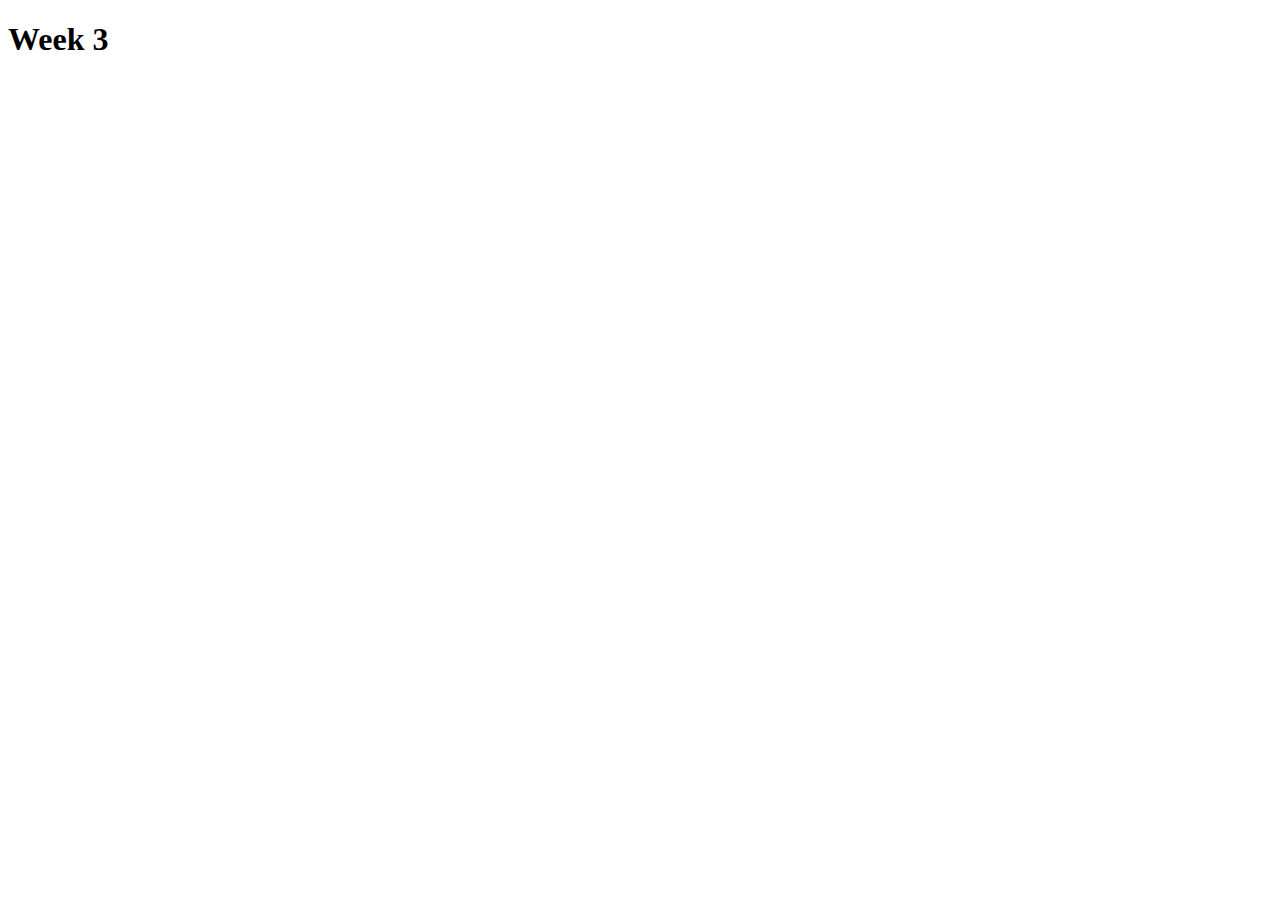
==== index.html @ 343ef8bd "first commit" ====
<!DOCTYPE html>
<html lang="en">
<head>
    <meta charset="UTF-8">
    <meta name="viewport" content="width=device-width, initial-scale=1.0">
    <title>Document</title>
</head>
<body>
    <h1>Week 3</h1>
</body>
</html>
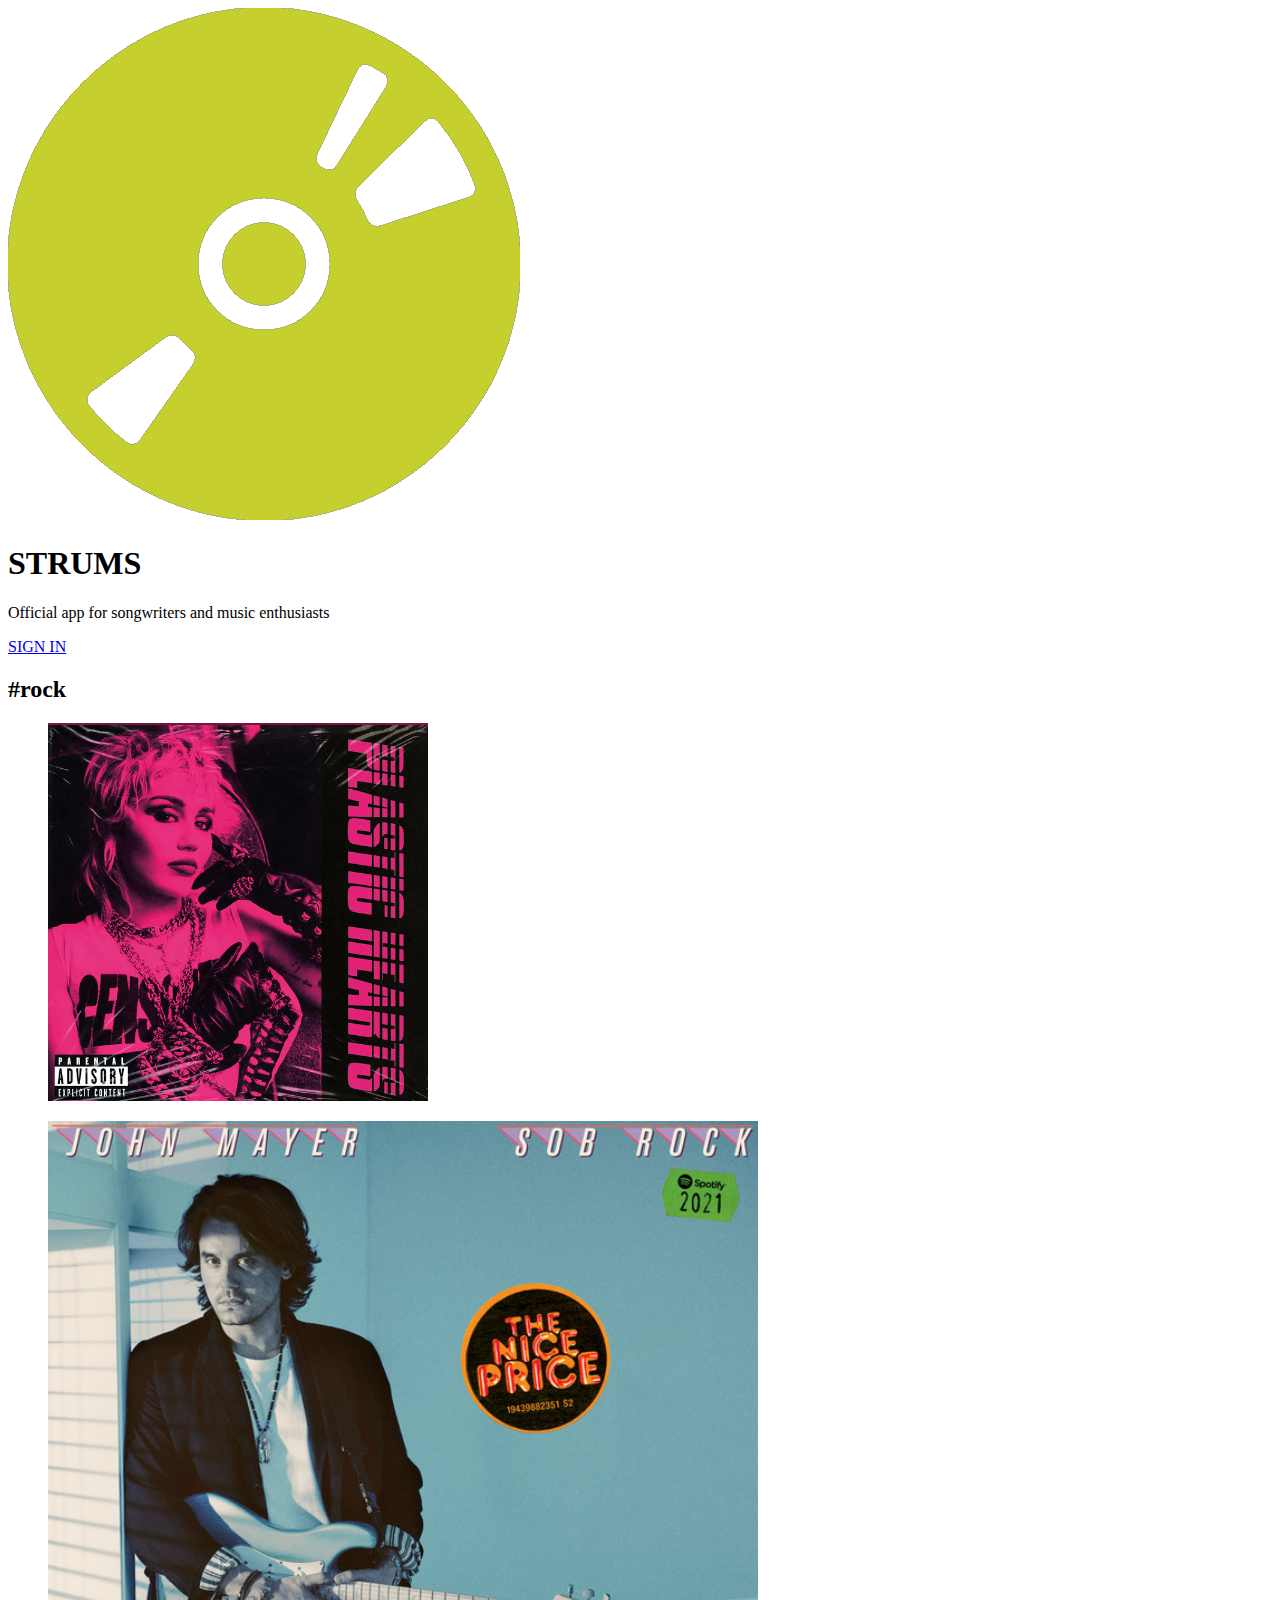
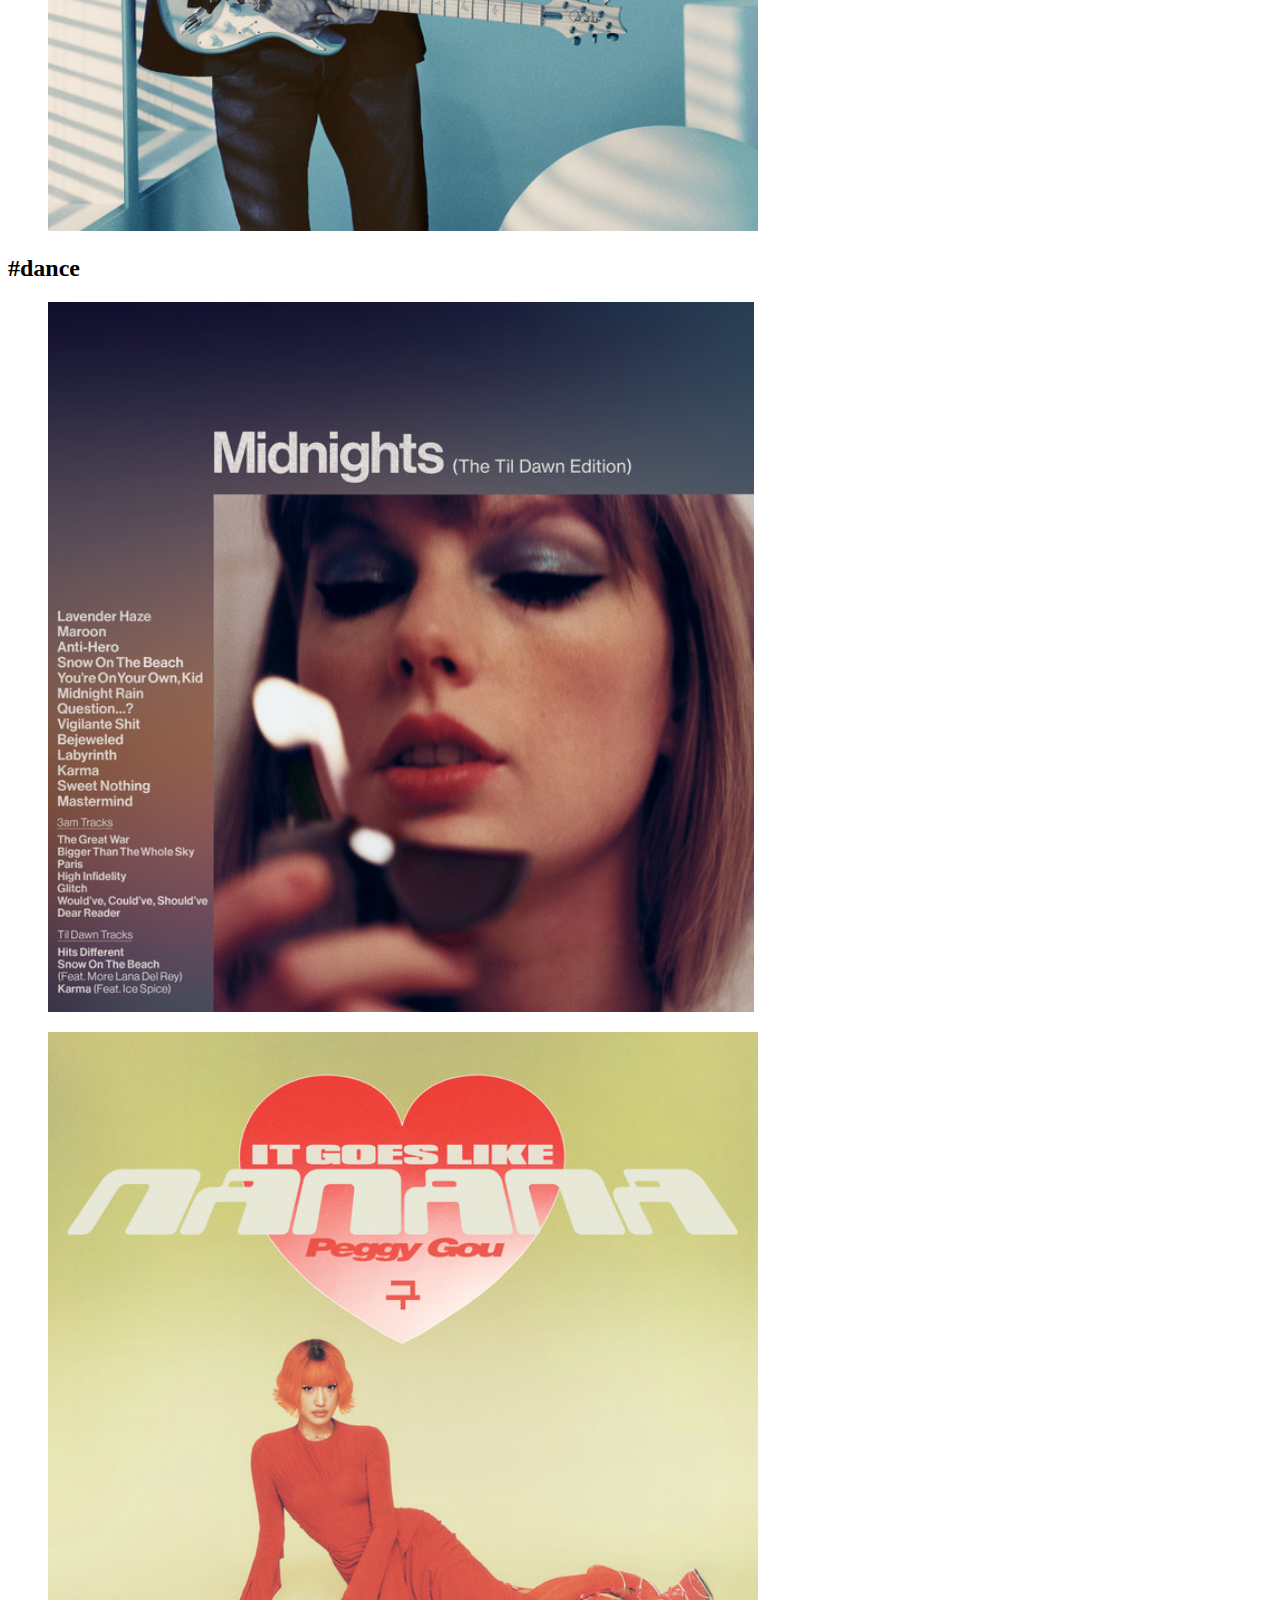
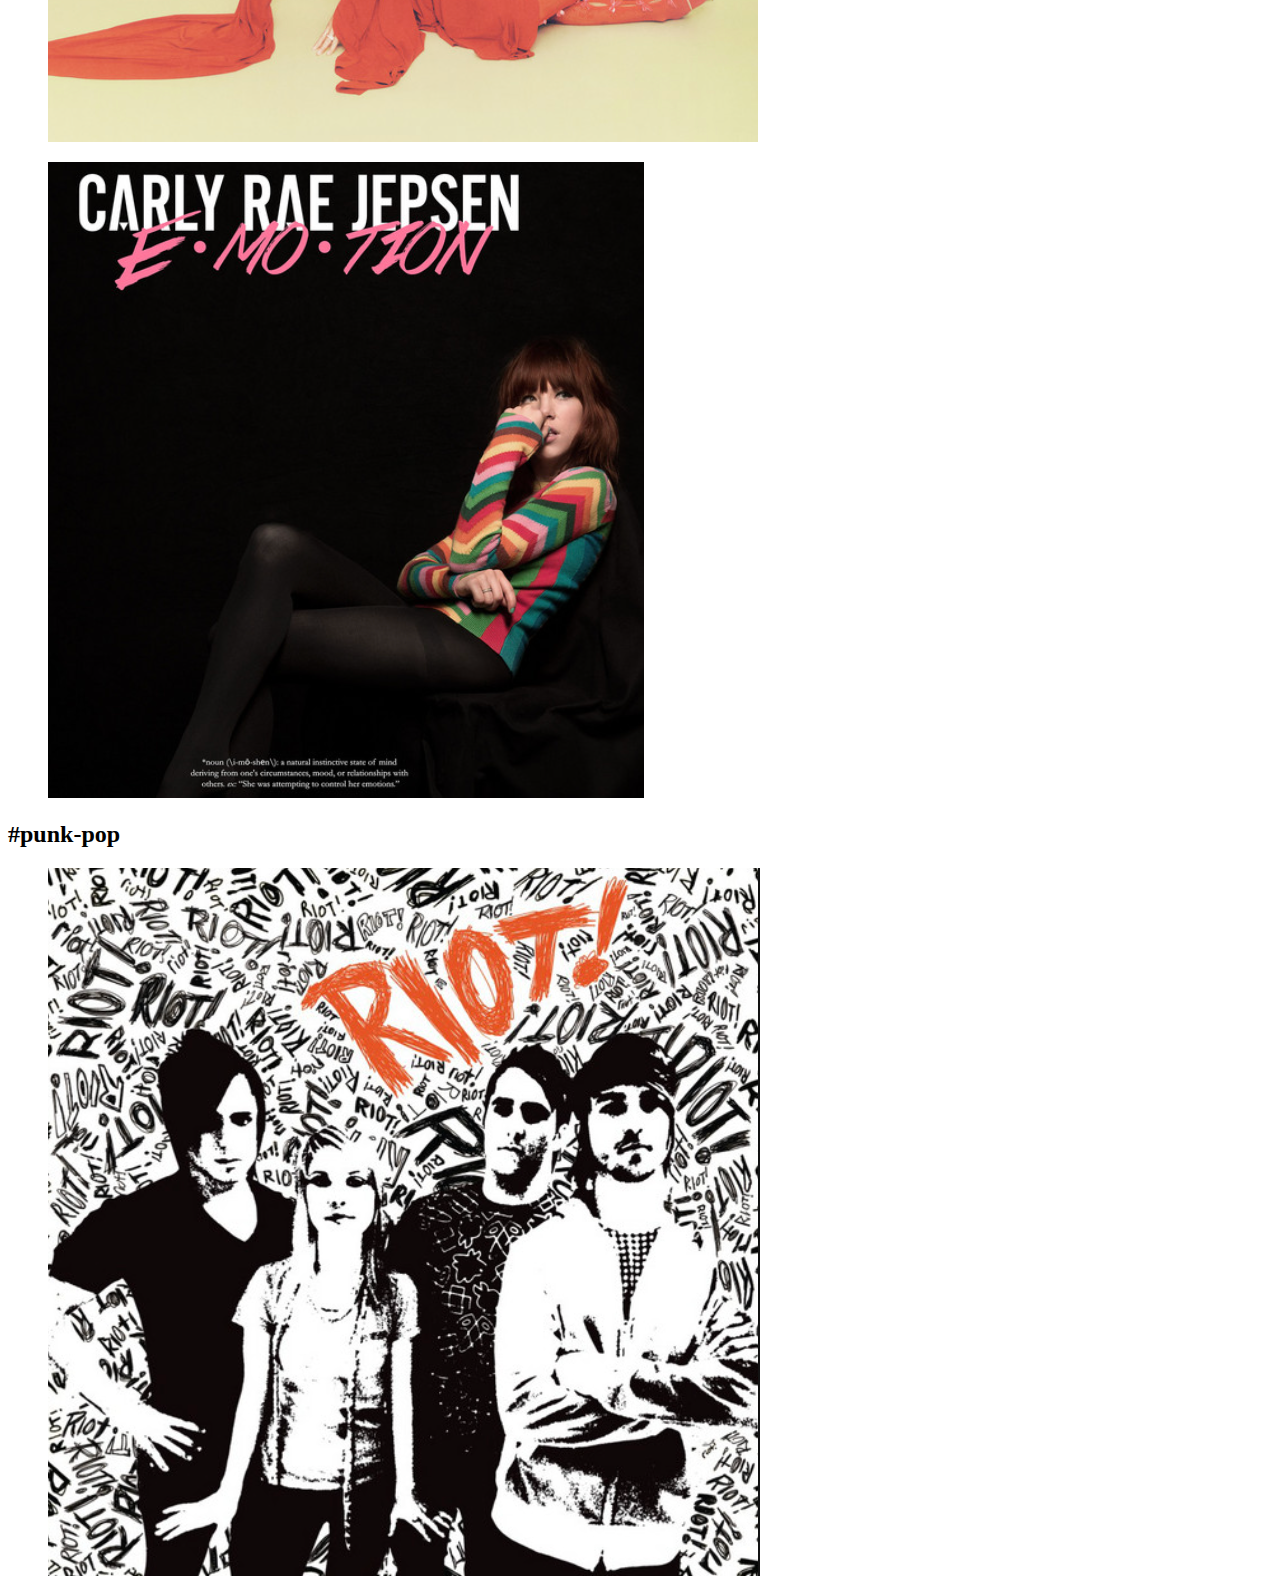
==== commit 23b83010: "final commit" ====
--- a/index.html
+++ b/index.html
@@ -3,9 +3,90 @@
 <head>
     <meta charset="UTF-8">
     <meta name="viewport" content="width=device-width, initial-scale=1.0">
+    <meta name="description" content="A landing page of Strums: web-based application for music lover.">
+    <link rel="stylesheet" href="./index/index.css">
     <title>Document</title>
 </head>
 <body>
-    <h1>Week 3</h1>
+    <div class="landing-page">
+        <header>
+            <div class="wrapper-left">
+                <div id="switch-mode" class="">
+                    <!-- <input id="check" type="checkbox"> -->
+                    <div id="toggle-span" class="slider"></div>
+                </div>
+            </div>
+            <picture>
+                <source id ="app-logo-source" media="(max-width:600px)" srcset="./assets/index/cd-black-lower.png">
+                <img id="app-logo" class="app-logo" src="./assets/index/cd-black.png" alt="a spinning black music disc" />
+            </picture>    
+            <h1>STRUMS</h1>
+            <p>Official app for songwriters and music enthusiasts</p>
+            <nav class="navbar">
+                <a href="./form.html">SIGN IN</a>
+            </nav>
+        </header>
+        <main>
+            <section class="menubar">
+                <div id="grid-block-1" class="grid-rectangle">
+                    <h2>#rock</h2>
+                </div>
+                <div id="grid-block-2" class="grid-square" >
+                    <figure id="figure-block-2" class="auto-center">
+                        <img src="./assets/index/artcover/rock-0.png" alt="a woman in black and pink background"/>
+                    </figure>
+                </div>
+                <div id="grid-block-3" class="grid-square">
+                    <figure class="auto-center">
+                        <img src="./assets/index/artcover/rock-1.png" alt="a guy with guitar in blue wall background"/>
+                    </figure>
+                </div>
+                <div id="grid-block-4" class="grid-rectangle"><h2>#dance</h2></div>
+                <div id="grid-block-5" class="grid-square">
+                    <figure class="auto-center">
+                        <img src="./assets/index/artcover/dance-0.png" alt="a pretty woman lighting up matches" />
+                    </figure>
+                </div>
+                <div id="grid-block-6" class="grid-square">
+                    <figure class="auto-center">
+                        <img src="./assets/index/artcover/dance-1.png" alt="a woman laying in yellow background"/>
+                    </figure>
+                </div>
+                <div id="grid-block-7" class="grid-square">
+                    <figure class="auto-center">
+                        <img src="./assets/index/artcover/dance-2.png" alt="a woman sitting in black background"/>
+                    </figure>
+                </div>
+                <div id="grid-block-8" class="grid-rectangle"><h2>#punk-pop</h2></div>
+                <div id="grid-block-9" class="grid-square">
+                    <figure id="figure-block-2" class="auto-center">
+                        <img src="./assets/index/artcover/punk-0.png" alt="four people in abstract background that has word riot all over the place" />
+                    </figure>
+                </div>
+
+                <!-- <div id="grid-block-1"> -->
+                    <!-- <button>sign in </button> -->
+            
+                <!-- <div id="grid-block-4">4</div> -->
+                <!-- <div id="grid-block-2"></div> -->
+                <!-- <div id="grid-block-3">
+                    <div class="login-form">
+                        <h2>Login</h2>
+                        <form>
+                            <input type="text" placeholder="Username" required>
+                            <input type="password" placeholder="Password" required>
+                            <button type="submit">Submit</button>
+                        </form>
+                    </div>
+                </div> -->
+                <!-- <div id="grid-block-4">4</div> -->
+                
+                <!-- <div id="grid-block-5">5</div>
+                <div id="grid-block-6">6</div>
+                <div id="grid-block-7">7</div> -->
+            </section>
+        </main>
+    </div>
+    <script src="./index/index.js"></script>
 </body>
 </html>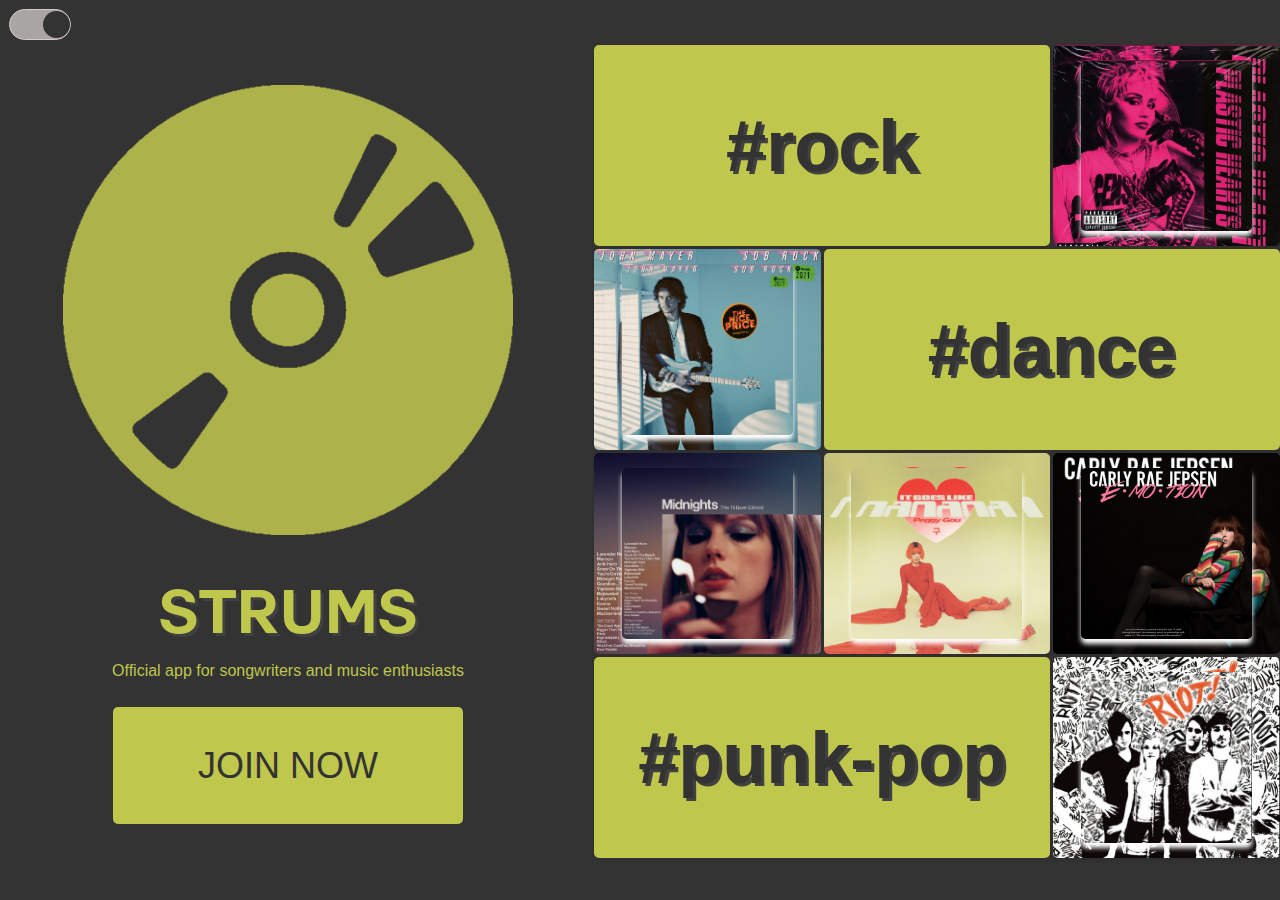
==== commit 045d3bcc: "commit to new branch about_page" ====
--- a/index.html
+++ b/index.html
@@ -23,7 +23,7 @@
             <h1>STRUMS</h1>
             <p>Official app for songwriters and music enthusiasts</p>
             <nav class="navbar">
-                <a href="./form.html">SIGN IN</a>
+                <a href="./form.html">JOIN NOW</a>
             </nav>
         </header>
         <main>
--- a/index/index.css
+++ b/index/index.css
@@ -0,0 +1,310 @@
+/* @font-face {
+    font-family: 'MyWebFonts';
+    src: url('../assets/index/GlitchDemoRegular-2Oave.ttf') format('truetype');
+} */
+:root {
+    --dark-mode: 0;
+    --bg-color: #bfc74d;
+    --text-font-color: #333;
+    /* --banner-bg-color: #FADA5E */
+    --banner-font-color: #bfc74d;
+    /* --banner-font-color: #f8f9fa; */
+    --banner-bg-color: #333;
+}
+@font-face {
+    font-family: space-font;
+    src: url("../assets/myfont.otf") ;
+}
+
+@font-face {
+    font-family: space-font;
+    font-weight: bold;
+    src: url("../assets/myfont.otf") ;
+}
+* {
+    font-family: 'Garamond', sans-serif;
+    margin: 0;
+    color: var(--text-font-color);
+    transition: 0.3s;
+}
+body{
+    background-color: var(--bg-color);
+}
+h1{
+    font-family: 'space-font', sans-serif;
+    font-size: 60px;
+    text-shadow: 3px 3px #424141;
+}
+
+.landing-page{
+    display: grid;
+    grid-template-columns: 45vw 55vw;
+    transition: 1s;
+}
+.auto-center{
+    display: flex;
+    align-items: center;
+}
+
+/* header section */
+.wrapper-left {
+    display: flex;
+    justify-content: start;
+    width: 100%;
+}
+#switch-mode{
+    display: flex;
+    align-items: center;
+    background-color: #a9a5a5;
+    width: 60px;
+    height: 29px;
+    border-radius: 20px;
+    border: solid 0.5px rgb(215, 202, 202);
+}
+#toggle-span{
+    border-radius: 50%;
+    background-color: #333;
+    width: 27px;
+    height: 27px;
+    cursor: pointer;
+}
+/* .slider {
+    position: absolute;
+    cursor: pointer;
+    top: 0;
+    left: 0;
+    right: 0;
+    bottom: 0;
+    background-color: #353333;
+    transition: 0.4s;
+    border-radius: 34px;
+} */
+
+/* .slider:before {
+    position: absolute;
+    content: "";
+    height: 26px;
+    width: 26px;
+    left: 4px;
+    bottom: 4px;
+    background-color: white;
+    transition: 0.4s;
+    border-radius: 50%;
+} */
+
+/* input:checked+.slider {
+    background-color: #bfc74d;
+} */
+
+/* input:checked+.slider:before {
+    transform: translateX(26px);
+} */
+
+
+.landing-page > header {
+    /* background-color: yellow; */
+    padding: 1vh;
+    display: flex;
+    flex-direction: column;
+    align-items: center;
+}
+.landing-page > header > p {
+    margin-top: 6px;
+}
+picture > img {
+    margin-top: 5vh;
+    margin-bottom: 5vh;
+}
+.app-logo {
+    height: 50vh;
+    pointer-events: none;
+    filter: contrast(65%);
+    /* background-color: blueviolet; */
+}
+@media (prefers-reduced-motion: no-preference) {
+    .app-logo {
+        animation: App-logo-spin infinite 20s linear;
+    }
+}
+@keyframes App-logo-spin {
+    from {
+        transform: rotate(0deg);
+    }
+    to {
+        transform: rotate(360deg);
+    }
+}
+
+.navbar {
+    background-color: var(--banner-bg-color);
+    width: 350px;
+    height: 13vh;
+    display: flex;
+    align-items: center;
+    justify-content: center;
+    margin: 3vh;
+    border-radius: 5px;
+
+}
+.navbar a {
+    color: var(--banner-font-color);
+    text-decoration: none;
+    font-size: 4vh;
+}
+
+/* main section */
+@media only screen and (max-width:109vh){
+    .landing-page{
+        grid-template-columns: 1fr;
+    }
+        
+}
+
+.landing-page>main {
+    /* background-color: #eeeded; */
+    height: 100vh;
+    display: flex;
+    flex-direction: column;
+}
+.menubar {
+    display: grid;
+    grid-template-columns: 1fr 1fr 1fr;
+    grid-template-rows: repeat(8, 11vh);
+    grid-gap: 3px;
+    padding-top: 5vh;
+    padding-left: 2vh;
+}
+@media only screen and (max-width:120vh) and (min-width:109vh) {
+    .menubar {
+        display: grid;
+        grid-template-columns: 1fr;
+        /* background-color: #d1d36d; */
+        grid-template-rows: repeat(9, 20vh);
+    }
+    .menubar > div {
+        grid-column: span 1;
+        grid-row: span 1;
+    }
+ 
+}
+@media only screen and (max-width:600px) {
+    .menubar {
+            display: grid;
+            grid-template-columns: 1fr;
+            /* background-color: #d1d36d; */
+            grid-template-rows: repeat(9, 20vh);
+        } 
+    .menubar>div {
+        grid-column: span 1;
+        grid-row: span 1;
+    }
+    .app-logo{
+        height: 30vh;
+    }
+}
+
+figure > img {
+    /* width: 100%; */
+    height: 19vh;
+    width: 19vh;
+    border-radius: 5px;
+    box-shadow: 0px 5px 5px rgb(255, 255, 255);
+}
+
+.menubar > div {
+    display: flex;
+    justify-content: center;
+    /* border: solid 1px; */
+    border-radius: 5px;
+    box-shadow: 0 2px 5px rgba(0, 0, 0, 0.1);
+    /* align-items: center; */
+}
+
+.menubar > div > img {
+    width: 100%;
+    height: 100%;
+}
+
+.grid-square {
+    grid-column: span 1;
+    grid-row: span 2;
+}
+.grid-rectangle{
+    grid-column: span 2;
+    grid-row: span 2;
+    display: flex;
+    justify-content: center;
+    align-items: center;
+    background-color: var(--banner-bg-color);
+    
+}
+.grid-rectangle > h2 {
+    font-size: 8vh;
+    color: var(--banner-font-color);
+    text-shadow: 3px 3px #424141;
+    
+}
+
+
+#grid-block-2{
+    background-image: url('../assets/index/artcover/rock-0.png');
+    background-size: cover;
+}
+#grid-block-3 {
+    background-image: url('../assets/index/artcover/rock-1.png');
+    background-size: cover;
+}
+#grid-block-5 {
+    background-image: url('../assets/index/artcover/dance-0.png');
+    background-size: cover;
+}
+#grid-block-6 {
+    background-image: url('../assets/index/artcover/dance-1.png');
+    background-size: cover;
+}
+#grid-block-7 {
+    background-image: url('../assets/index/artcover/dance-2.png');
+    background-size: cover;
+}
+#grid-block-9 {
+    background-image: url('../assets/index/artcover/punk-0.png');
+    background-size: cover;
+}
+
+
+.login-form {
+    background-color: #fff;
+    padding: 20px;
+    border-radius: 5px;
+    box-shadow: 0 2px 5px rgba(0, 0, 0, 0.1);
+    width: 300px;
+}
+
+.login-form h2 {
+    text-align: center;
+    color: #333;
+}
+
+.login-form input[type="text"],
+.login-form input[type="password"] {
+    width: 100%;
+    padding: 10px;
+    margin-bottom: 15px;
+    border: 1px solid #ccc;
+    border-radius: 4px;
+    box-sizing: border-box;
+}
+
+.login-form button {
+    width: 100%;
+    background-color: #4CAF50;
+    color: white;
+    padding: 10px 0;
+    border: none;
+    border-radius: 4px;
+    cursor: pointer;
+}
+
+.login-form button:hover {
+    background-color: #45a049;
+}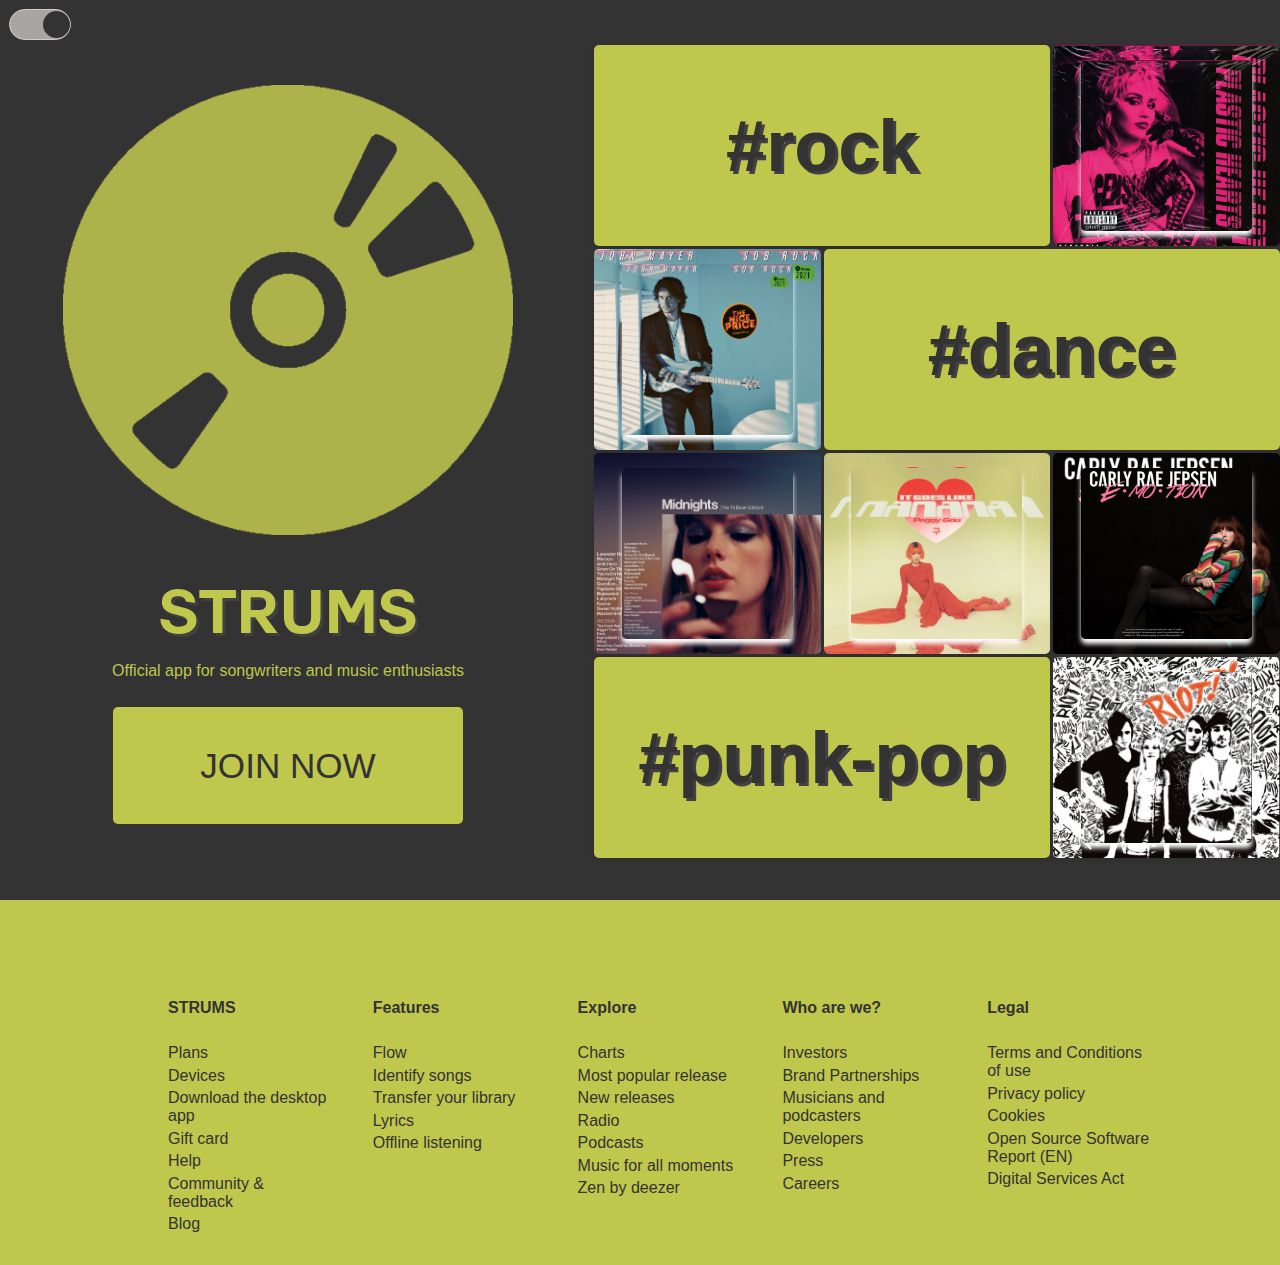
==== commit 223d2360: "adding footer link" ====
--- a/index.html
+++ b/index.html
@@ -5,7 +5,7 @@
     <meta name="viewport" content="width=device-width, initial-scale=1.0">
     <meta name="description" content="A landing page of Strums: web-based application for music lover.">
     <link rel="stylesheet" href="./index/index.css">
-    <title>Document</title>
+    <title>STRUMS</title>
 </head>
 <body>
     <div class="landing-page">
@@ -86,6 +86,157 @@
                 <div id="grid-block-7">7</div> -->
             </section>
         </main>
+        <footer class="footer">
+                <div class="footer-navbar grid-col-5">
+                    <ul class="nav-main">
+                        <li class="nav-main-item title">
+                            <a class="nav-main-link" id="footer-link-offers" href="#" target="_self">
+                                STRUMS </a>
+                        </li>
+                        <li class="nav-main-item visible">
+                            <a class="nav-main-link" id="footer-link-offers" href="#" target="_self">
+                                Plans </a>
+                        </li>
+                        <li class="nav-main-item visible">
+                            <a class="nav-main-link" id="footer-link-devices" href="#" target="_self">
+                                Devices </a>
+                        </li>
+                        <li class="nav-main-item visible">
+                            <a class="nav-main-link" id="footer-link-download" href="#" target="_self">
+                                Download the desktop app </a>
+                        </li>
+                        <li class="nav-main-item visible">
+                            <a class="nav-main-link" id="footer-link-gift" href="#" target="_self">
+                                Gift card </a>
+                        </li>
+                        <li class="nav-main-item visible">
+                            <a class="nav-main-link" id="footer-link-support" href="#" target="_self">
+                                Help </a>
+                        </li>
+                        <li class="nav-main-item visible">
+                            <a class="nav-main-link" id="footer-link-community" href="#" target="_self">
+                                Community & feedback </a>
+                        </li>
+                        <li class="nav-main-item visible">
+                            <a class="nav-main-link" id="footer-link-blog" href="#" target="_self">
+                                Blog </a>
+                        </li>
+                    </ul>
+                    <ul class="nav-main">
+                        <li class="nav-main-item title">
+                            <a class="nav-main-link" id="footer-link-features" href="#">Features
+                            </a>
+                        </li>
+                        <li class="nav-main-item visible">
+                            <a class="nav-main-link" id="footer-link-flow" href="#" target="_self">
+                                Flow </a>
+                        </li>
+                        <li class="nav-main-item visible">
+                            <a class="nav-main-link" id="footer-link-songcatcher" href="#" target="_self">
+                                Identify songs </a>
+                        </li>
+                        <li class="nav-main-item visible">
+                            <a class="nav-main-link" id="footer-link-tune_my_music" href="#" target="_self">
+                                Transfer your library </a>
+                        </li>
+                        <li class="nav-main-item visible">
+                            <a class="nav-main-link" id="footer-link-lyrics" href="#" target="_self">
+                                Lyrics </a>
+                        </li>
+                        <li class="nav-main-item visible">
+                            <a class="nav-main-link" id="footer-link-offline" href="#" target="_self">
+                                Offline listening </a>
+                        </li>
+                    </ul>
+                    <ul class="nav-main">
+                        <li class="nav-main-item title">
+                            <a class="nav-main-link" id="footer-link-explore" href="#">Explore </a>
+                        </li>
+                        <li class="nav-main-item visible">
+                            <a class="nav-main-link" id="footer-link-charts" href="#" target="_self">
+                                Charts </a>
+                        </li>
+                        <li class="nav-main-item visible">
+                            <a class="nav-main-link" id="footer-link-popular" href="#" target="_self">
+                                Most popular release </a>
+                        </li>
+                        <li class="nav-main-item visible">
+                            <a class="nav-main-link" id="footer-link-new" href="#" target="_self">
+                                New releases </a>
+                        </li>
+                        <li class="nav-main-item visible">
+                            <a class="nav-main-link" id="footer-link-radios" href="#" target="_self">
+                                Radio </a>
+                        </li>
+                        <li class="nav-main-item visible">
+                            <a class="nav-main-link" id="footer-link-podcasts" href="#" target="_self">
+                                Podcasts </a>
+                        </li>
+                        <li class="nav-main-item visible">
+                            <a class="nav-main-link" id="footer-link-moments" href="#" target="_self">
+                                Music for all moments </a>
+                        </li>
+                        <li class="nav-main-item visible">
+                            <a class="nav-main-link" id="footer-link-zen" href="#" target="_self">
+                                Zen by deezer </a>
+                        </li>
+                    </ul>
+                    <ul class="nav-main">
+                        <li class="nav-main-item title">
+                            <p class="nav-main-link">Who are we?</p>
+                        </li>
+                        <li class="nav-main-item visible">
+                            <a class="nav-main-link" id="footer-link-investors" href="#" target="_self">
+                                Investors </a>
+                        </li>
+                        <li class="nav-main-item visible">
+                            <a class="nav-main-link" id="footer-link-brand_partnerships" href="#" target="_self">
+                                Brand Partnerships </a>
+                        </li>
+                        <li class="nav-main-item visible">
+                            <a class="nav-main-link" id="footer-link-label_artists" href="#" target="_self">
+                                Musicians and podcasters </a>
+                        </li>
+                        <li class="nav-main-item visible">
+                            <a class="nav-main-link" id="footer-link-developers" href="#" target="_self">
+                                Developers </a>
+                        </li>
+                        <li class="nav-main-item visible">
+                            <a class="nav-main-link" id="footer-link-press" href="#" target="_self">
+                                Press </a>
+                        </li>
+                        <li class="nav-main-item visible">
+                            <a class="nav-main-link" id="footer-link-jobs" href="#" target="_self">
+                                Careers </a>
+                        </li>
+                    </ul>
+                    <ul class="nav-main">
+                        <li class="nav-main-item title">
+                            <a class="nav-main-link" id="footer-link-legal" href="#">Legal </a>
+                        </li>
+                        <li class="nav-main-item visible">
+                            <a class="nav-main-link" id="footer-link-cgu" href="#" target="_self">
+                                Terms and Conditions of use </a>
+                        </li>
+                        <li class="nav-main-item visible">
+                            <a class="nav-main-link" id="footer-link-personal-datas" href="#" target="_self">
+                                Privacy policy </a>
+                        </li>
+                        <li class="nav-main-item visible">
+                            <a class="nav-main-link" id="footer-link-cookie-preference" target="_self">
+                                Cookies </a>
+                        </li>
+                        <li class="nav-main-item visible">
+                            <a class="nav-main-link" id="footer-link-open-source-sofware-report" href="#" target="_self">
+                                Open Source Software Report (EN) </a>
+                        </li>
+                        <li class="nav-main-item visible">
+                            <a class="nav-main-link" id="footer-link-digital-services-act" href="#" target="_self">
+                                Digital Services Act </a>
+                        </li>
+                    </ul>
+                </div>
+        </footer>
     </div>
     <script src="./index/index.js"></script>
 </body>
--- a/index/index.css
+++ b/index/index.css
@@ -149,7 +149,7 @@
 .navbar a {
     color: var(--banner-font-color);
     text-decoration: none;
-    font-size: 4vh;
+    font-size: 3.9vh;
 }
 
 /* main section */
@@ -271,40 +271,35 @@
     background-size: cover;
 }
 
-
-.login-form {
-    background-color: #fff;
-    padding: 20px;
-    border-radius: 5px;
-    box-shadow: 0 2px 5px rgba(0, 0, 0, 0.1);
-    width: 300px;
-}
-
-.login-form h2 {
-    text-align: center;
-    color: #333;
-}
-
-.login-form input[type="text"],
-.login-form input[type="password"] {
-    width: 100%;
-    padding: 10px;
-    margin-bottom: 15px;
-    border: 1px solid #ccc;
-    border-radius: 4px;
-    box-sizing: border-box;
-}
-
-.login-form button {
-    width: 100%;
-    background-color: #4CAF50;
-    color: white;
-    padding: 10px 0;
-    border: none;
-    border-radius: 4px;
-    cursor: pointer;
-}
-
-.login-form button:hover {
-    background-color: #45a049;
-}+.footer{
+    width: 100vw;
+    display: flex;
+    justify-content: center;
+    background-color: var(--banner-bg-color);
+    color: var(--banner-font-color)
+}
+
+.footer-navbar{
+    width: 80vw;
+    margin-top: 8vh;
+    margin-bottom: 3vh;
+}
+
+
+li {
+    list-style-type: none;
+    margin-block:0.5vh;
+}
+.nav-main-link {
+    text-decoration: none;
+    color: var(--banner-font-color)
+}
+
+.title{
+    font-weight: bold;
+    margin-block: 3vh;
+} 
+.grid-col-5{
+    display: grid;
+    grid-template-columns: repeat(5, 1fr);
+}
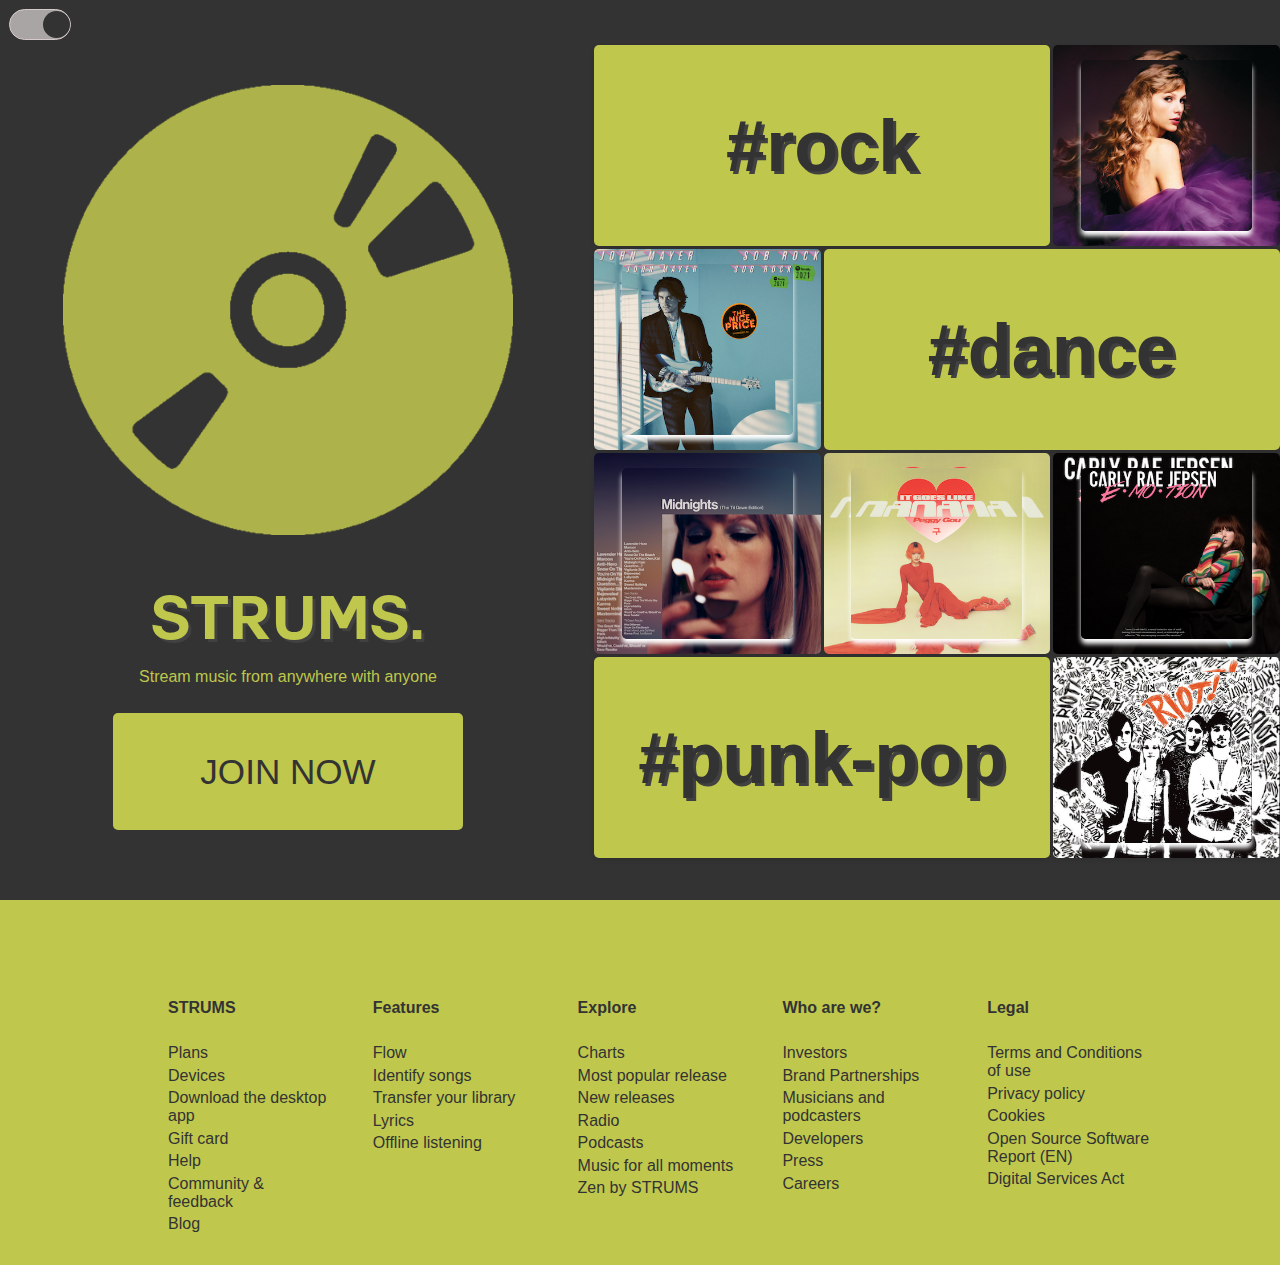
==== commit 7962c774: "final commit" ====
--- a/index.html
+++ b/index.html
@@ -20,8 +20,8 @@
                 <source id ="app-logo-source" media="(max-width:600px)" srcset="./assets/index/cd-black-lower.png">
                 <img id="app-logo" class="app-logo" src="./assets/index/cd-black.png" alt="a spinning black music disc" />
             </picture>    
-            <h1>STRUMS</h1>
-            <p>Official app for songwriters and music enthusiasts</p>
+            <h1>STRUMS.</h1>
+            <p>Stream music from anywhere with anyone</p>
             <nav class="navbar">
                 <a href="./form.html">JOIN NOW</a>
             </nav>
@@ -86,8 +86,9 @@
                 <div id="grid-block-7">7</div> -->
             </section>
         </main>
+        <!-- <h1>TEST</h1> -->
         <footer class="footer">
-                <div class="footer-navbar grid-col-5">
+                <article class="footer-navbar grid-col-5">
                     <ul class="nav-main">
                         <li class="nav-main-item title">
                             <a class="nav-main-link" id="footer-link-offers" href="#" target="_self">
@@ -178,7 +179,7 @@
                         </li>
                         <li class="nav-main-item visible">
                             <a class="nav-main-link" id="footer-link-zen" href="#" target="_self">
-                                Zen by deezer </a>
+                                Zen by STRUMS </a>
                         </li>
                     </ul>
                     <ul class="nav-main">
@@ -235,7 +236,7 @@
                                 Digital Services Act </a>
                         </li>
                     </ul>
-                </div>
+                </article>
         </footer>
     </div>
     <script src="./index/index.js"></script>
--- a/index/index.css
+++ b/index/index.css
@@ -173,6 +173,7 @@
     grid-gap: 3px;
     padding-top: 5vh;
     padding-left: 2vh;
+    transition: 1s;
 }
 @media only screen and (max-width:120vh) and (min-width:109vh) {
     .menubar {
@@ -185,13 +186,16 @@
         grid-column: span 1;
         grid-row: span 1;
     }
+        main {
+            margin-bottom: 100vh;
+        }
  
 }
 @media only screen and (max-width:600px) {
     .menubar {
             display: grid;
             grid-template-columns: 1fr;
-            /* background-color: #d1d36d; */
+            /* background-color: #363620; */
             grid-template-rows: repeat(9, 20vh);
         } 
     .menubar>div {
@@ -201,6 +205,14 @@
     .app-logo{
         height: 30vh;
     }
+    main {
+        margin-bottom: 100vh;
+    }
+        /* .grid-col-5 {
+            display: grid;
+            grid-template-columns: auto;
+        } */
+   
 }
 
 figure > img {
@@ -236,6 +248,7 @@
     justify-content: center;
     align-items: center;
     background-color: var(--banner-bg-color);
+    transition: 2s;
     
 }
 .grid-rectangle > h2 {
@@ -243,6 +256,9 @@
     color: var(--banner-font-color);
     text-shadow: 3px 3px #424141;
     
+}
+.grid-rectangle:hover > h2{
+    font-size: 10vh;
 }
 
 
@@ -301,5 +317,5 @@
 } 
 .grid-col-5{
     display: grid;
-    grid-template-columns: repeat(5, 1fr);
-}
+    grid-template-columns: repeat(auto-fit, minmax(200px, 1fr));
+}
